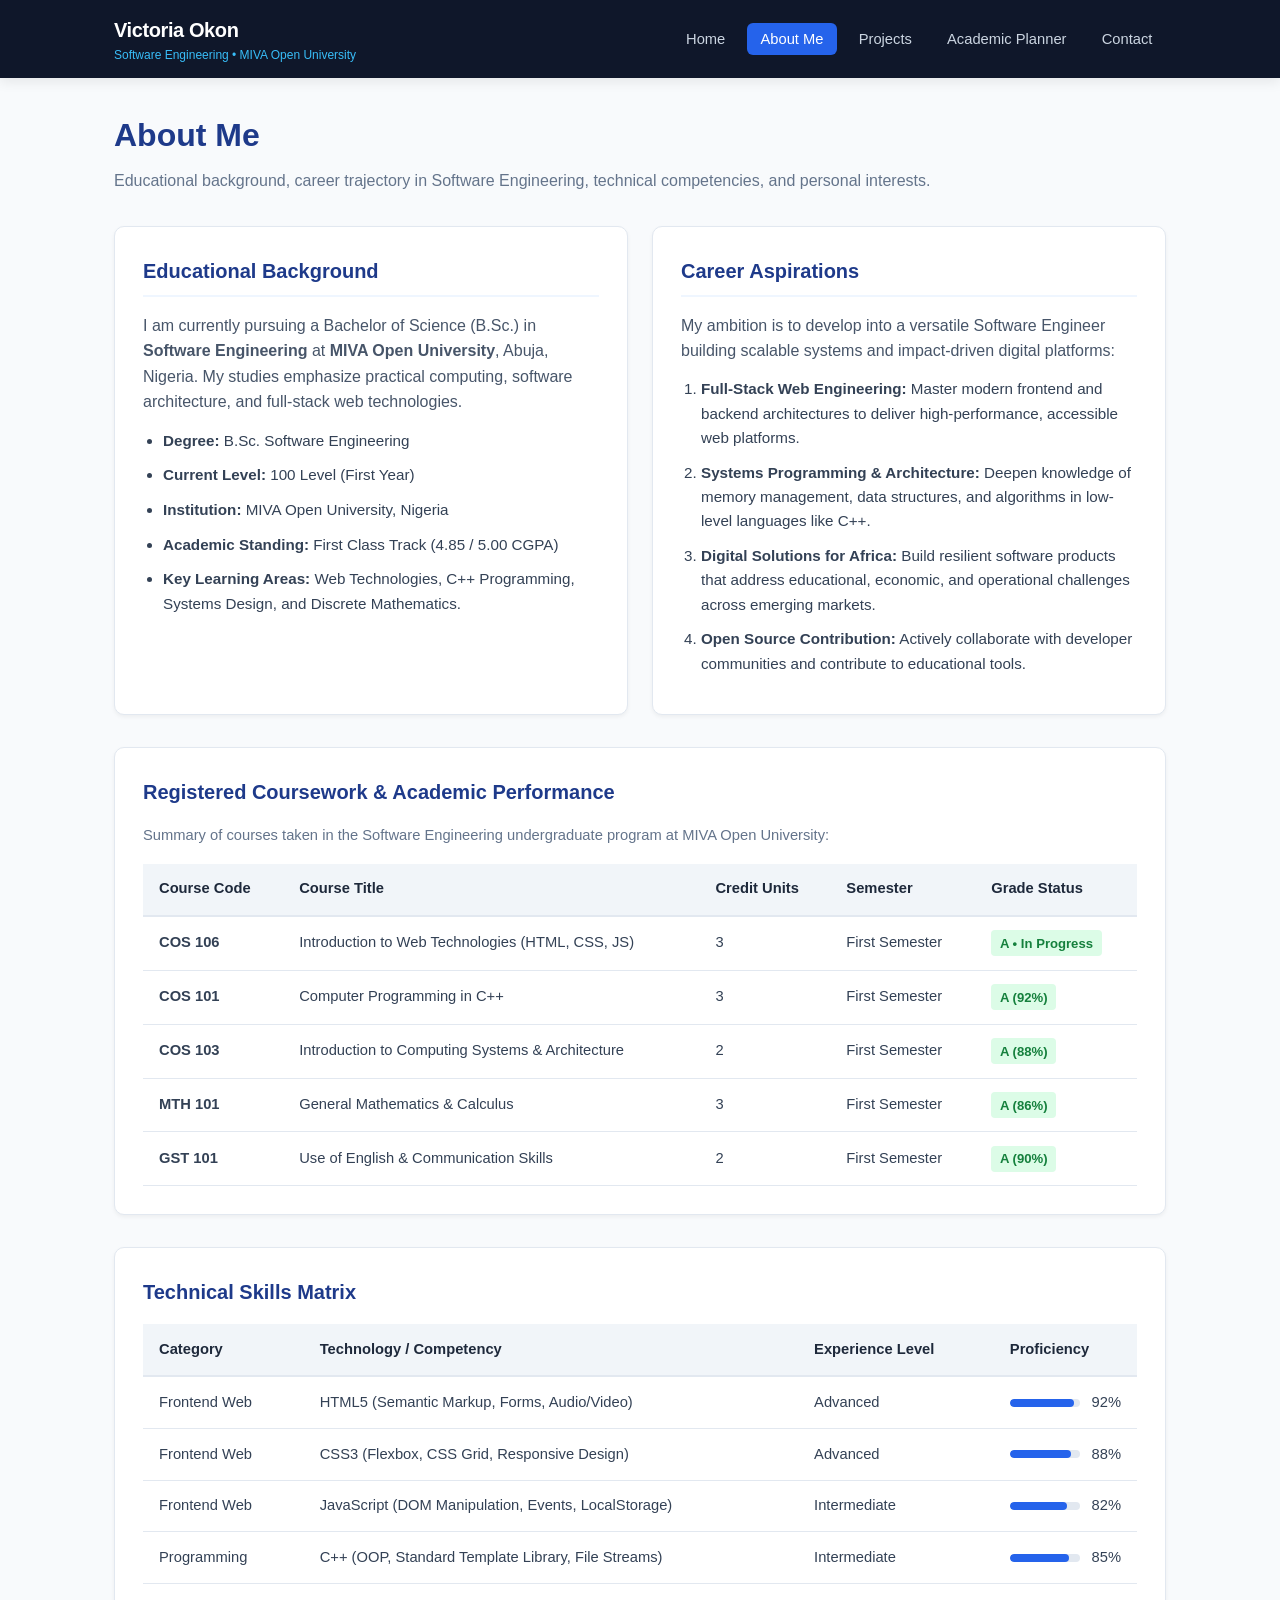
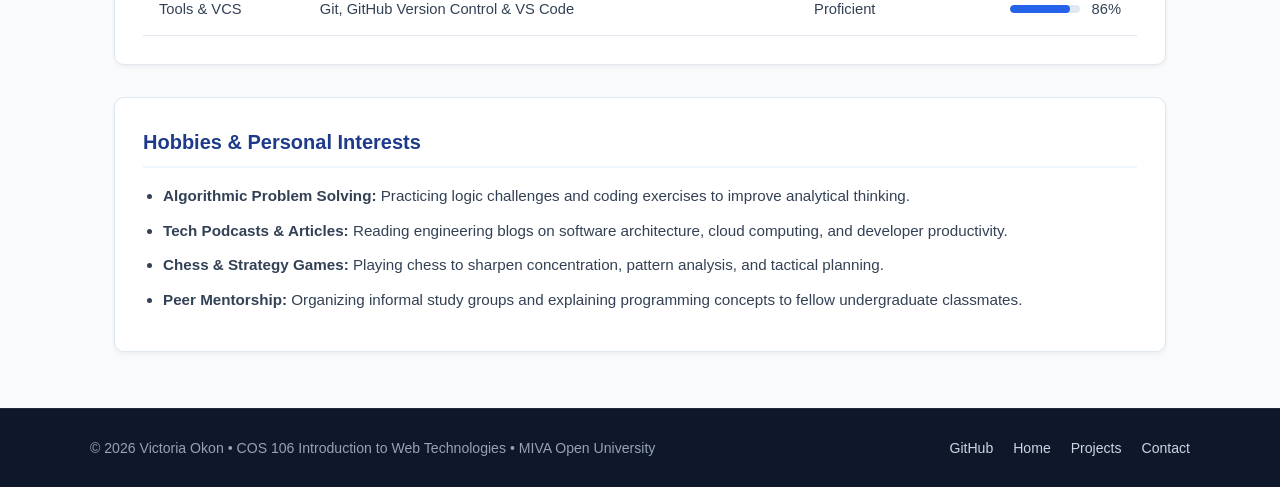
==== about.html @ 49ff8e13 "Initial commit" ====
<!DOCTYPE html>
<html lang="en">
<head>
  <meta charset="UTF-8">
  <meta name="viewport" content="width=device-width, initial-scale=1.0">
  <title>About Me | Victoria Okon</title>
  <link rel="stylesheet" href="css/style.css">
</head>
<body>

  <!-- Navigation Bar -->
  <header class="navbar">
    <div class="nav-container">
      <a href="index.html" class="nav-brand">
        <span class="brand-name">Victoria Okon</span>
        <span class="brand-tag">Software Engineering &bull; MIVA Open University</span>
      </a>
      <button class="nav-toggle" id="navToggle" aria-label="Toggle navigation">&#9776;</button>
      <nav>
        <ul class="nav-menu" id="navMenu">
          <li><a href="index.html" class="nav-link">Home</a></li>
          <li><a href="about.html" class="nav-link active">About Me</a></li>
          <li><a href="projects.html" class="nav-link">Projects</a></li>
          <li><a href="planner.html" class="nav-link">Academic Planner</a></li>
          <li><a href="contact.html" class="nav-link">Contact</a></li>
        </ul>
      </nav>
    </div>
  </header>

  <!-- Main Content -->
  <main class="main-content">

    <div class="page-header">
      <h1>About Me</h1>
      <p>Educational background, career trajectory in Software Engineering, technical competencies, and personal interests.</p>
    </div>

    <!-- Educational Background & Career Aspirations (Two-Column Layout) -->
    <div class="about-columns">
      
      <!-- Educational Background Card -->
      <section class="info-card">
        <h2>Educational Background</h2>
        <p style="margin-bottom: 0.85rem; color: #475569;">
          I am currently pursuing a Bachelor of Science (B.Sc.) in <strong>Software Engineering</strong> at <strong>MIVA Open University</strong>, Abuja, Nigeria. My studies emphasize practical computing, software architecture, and full-stack web technologies.
        </p>
        <ul>
          <li><strong>Degree:</strong> B.Sc. Software Engineering</li>
          <li><strong>Current Level:</strong> 100 Level (First Year)</li>
          <li><strong>Institution:</strong> MIVA Open University, Nigeria</li>
          <li><strong>Academic Standing:</strong> First Class Track (4.85 / 5.00 CGPA)</li>
          <li><strong>Key Learning Areas:</strong> Web Technologies, C++ Programming, Systems Design, and Discrete Mathematics.</li>
        </ul>
      </section>

      <!-- Career Aspirations Card -->
      <section class="info-card">
        <h2>Career Aspirations</h2>
        <p style="margin-bottom: 0.85rem; color: #475569;">
          My ambition is to develop into a versatile Software Engineer building scalable systems and impact-driven digital platforms:
        </p>
        <ol>
          <li><strong>Full-Stack Web Engineering:</strong> Master modern frontend and backend architectures to deliver high-performance, accessible web platforms.</li>
          <li><strong>Systems Programming &amp; Architecture:</strong> Deepen knowledge of memory management, data structures, and algorithms in low-level languages like C++.</li>
          <li><strong>Digital Solutions for Africa:</strong> Build resilient software products that address educational, economic, and operational challenges across emerging markets.</li>
          <li><strong>Open Source Contribution:</strong> Actively collaborate with developer communities and contribute to educational tools.</li>
        </ol>
      </section>

    </div>

    <!-- Academic Coursework Table (Fulfills Table Requirement) -->
    <section class="table-card">
      <h2>Registered Coursework &amp; Academic Performance</h2>
      <p style="margin-bottom: 1rem; color: #64748b; font-size: 0.92rem;">
        Summary of courses taken in the Software Engineering undergraduate program at MIVA Open University:
      </p>
      <div class="table-responsive">
        <table class="styled-table">
          <thead>
            <tr>
              <th>Course Code</th>
              <th>Course Title</th>
              <th>Credit Units</th>
              <th>Semester</th>
              <th>Grade Status</th>
            </tr>
          </thead>
          <tbody>
            <tr>
              <td><strong>COS 106</strong></td>
              <td>Introduction to Web Technologies (HTML, CSS, JS)</td>
              <td>3</td>
              <td>First Semester</td>
              <td><span class="grade-badge">A &bull; In Progress</span></td>
            </tr>
            <tr>
              <td><strong>COS 101</strong></td>
              <td>Computer Programming in C++</td>
              <td>3</td>
              <td>First Semester</td>
              <td><span class="grade-badge">A (92%)</span></td>
            </tr>
            <tr>
              <td><strong>COS 103</strong></td>
              <td>Introduction to Computing Systems &amp; Architecture</td>
              <td>2</td>
              <td>First Semester</td>
              <td><span class="grade-badge">A (88%)</span></td>
            </tr>
            <tr>
              <td><strong>MTH 101</strong></td>
              <td>General Mathematics &amp; Calculus</td>
              <td>3</td>
              <td>First Semester</td>
              <td><span class="grade-badge">A (86%)</span></td>
            </tr>
            <tr>
              <td><strong>GST 101</strong></td>
              <td>Use of English &amp; Communication Skills</td>
              <td>2</td>
              <td>First Semester</td>
              <td><span class="grade-badge">A (90%)</span></td>
            </tr>
          </tbody>
        </table>
      </div>
    </section>

    <!-- Technical Skills Matrix Table -->
    <section class="table-card">
      <h2>Technical Skills Matrix</h2>
      <div class="table-responsive">
        <table class="styled-table">
          <thead>
            <tr>
              <th>Category</th>
              <th>Technology / Competency</th>
              <th>Experience Level</th>
              <th>Proficiency</th>
            </tr>
          </thead>
          <tbody>
            <tr>
              <td>Frontend Web</td>
              <td>HTML5 (Semantic Markup, Forms, Audio/Video)</td>
              <td>Advanced</td>
              <td>
                <div class="progress-bar-container">
                  <div class="progress-track"><div class="progress-fill" style="width: 92%;"></div></div>
                  <span>92%</span>
                </div>
              </td>
            </tr>
            <tr>
              <td>Frontend Web</td>
              <td>CSS3 (Flexbox, CSS Grid, Responsive Design)</td>
              <td>Advanced</td>
              <td>
                <div class="progress-bar-container">
                  <div class="progress-track"><div class="progress-fill" style="width: 88%;"></div></div>
                  <span>88%</span>
                </div>
              </td>
            </tr>
            <tr>
              <td>Frontend Web</td>
              <td>JavaScript (DOM Manipulation, Events, LocalStorage)</td>
              <td>Intermediate</td>
              <td>
                <div class="progress-bar-container">
                  <div class="progress-track"><div class="progress-fill" style="width: 82%;"></div></div>
                  <span>82%</span>
                </div>
              </td>
            </tr>
            <tr>
              <td>Programming</td>
              <td>C++ (OOP, Standard Template Library, File Streams)</td>
              <td>Intermediate</td>
              <td>
                <div class="progress-bar-container">
                  <div class="progress-track"><div class="progress-fill" style="width: 85%;"></div></div>
                  <span>85%</span>
                </div>
              </td>
            </tr>
            <tr>
              <td>Tools &amp; VCS</td>
              <td>Git, GitHub Version Control &amp; VS Code</td>
              <td>Proficient</td>
              <td>
                <div class="progress-bar-container">
                  <div class="progress-track"><div class="progress-fill" style="width: 86%;"></div></div>
                  <span>86%</span>
                </div>
              </td>
            </tr>
          </tbody>
        </table>
      </div>
    </section>

    <!-- Hobbies & Personal Interests Card -->
    <section class="info-card">
      <h2>Hobbies &amp; Personal Interests</h2>
      <ul>
        <li><strong>Algorithmic Problem Solving:</strong> Practicing logic challenges and coding exercises to improve analytical thinking.</li>
        <li><strong>Tech Podcasts &amp; Articles:</strong> Reading engineering blogs on software architecture, cloud computing, and developer productivity.</li>
        <li><strong>Chess &amp; Strategy Games:</strong> Playing chess to sharpen concentration, pattern analysis, and tactical planning.</li>
        <li><strong>Peer Mentorship:</strong> Organizing informal study groups and explaining programming concepts to fellow undergraduate classmates.</li>
      </ul>
    </section>

  </main>

  <!-- Site Footer -->
  <footer class="site-footer">
    <div class="footer-container">
      <p>&copy; 2026 Victoria Okon &bull; COS 106 Introduction to Web Technologies &bull; MIVA Open University</p>
      <div class="footer-links">
        <a href="https://github.com/Toria2702" target="_blank" rel="noopener noreferrer">GitHub</a>
        <a href="index.html">Home</a>
        <a href="projects.html">Projects</a>
        <a href="contact.html">Contact</a>
      </div>
    </div>
  </footer>

  <script src="js/main.js"></script>
</body>
</html>
---- css/style.css ----
/* ===============================================================
   COS 106: Introduction to Web Technologies - Term Project Stylesheet
   Student: Victoria Okon | Matric: MIVA/BSc/SE/2025/0428
   Course: Software Engineering, MIVA Open University
   =============================================================== */

/* CSS Variables for Consistent Color Scheme */
:root {
  --primary-color: #1e3a8a;       /* Deep Academic Blue */
  --primary-hover: #1d4ed8;       /* Medium Blue */
  --accent-color: #2563eb;        /* Bright Blue Accent */
  --dark-bg: #0f172a;             /* Dark Navy for Nav & Footer */
  --light-bg: #f8fafc;            /* Soft Light Background */
  --card-bg: #ffffff;             /* Clean White Card Background */
  --border-color: #e2e8f0;        /* Subtle Border */
  --text-primary: #1e293b;        /* Primary Text */
  --text-muted: #64748b;          /* Secondary/Muted Text */
  --success-color: #16a34a;       /* Completed / Success Green */
  --danger-color: #dc2626;        /* Delete / Error Red */
  --warning-color: #d97706;       /* Medium Priority Yellow */
  --shadow-sm: 0 2px 4px rgba(0, 0, 0, 0.05);
  --shadow-md: 0 4px 12px rgba(0, 0, 0, 0.08);
  --shadow-lg: 0 8px 24px rgba(0, 0, 0, 0.12);
  --transition: all 0.25s ease-in-out;
}

/* Base Reset & Typography */
* {
  margin: 0;
  padding: 0;
  box-sizing: border-box;
}

body {
  font-family: -apple-system, BlinkMacSystemFont, "Segoe UI", Roboto, Arial, sans-serif;
  background-color: var(--light-bg);
  color: var(--text-primary);
  line-height: 1.6;
  min-height: 100vh;
  display: flex;
  flex-direction: column;
}

/* ===============================================================
   Navigation Bar (Flexbox)
   =============================================================== */
.navbar {
  background-color: var(--dark-bg);
  position: sticky;
  top: 0;
  z-index: 1000;
  box-shadow: var(--shadow-md);
}

.nav-container {
  max-width: 1100px;
  margin: 0 auto;
  padding: 0.85rem 1.5rem;
  display: flex;
  justify-content: space-between;
  align-items: center;
}

.nav-brand {
  text-decoration: none;
  display: flex;
  flex-direction: column;
}

.brand-name {
  color: #ffffff;
  font-size: 1.25rem;
  font-weight: 700;
  letter-spacing: -0.02em;
}

.brand-tag {
  color: #38bdf8;
  font-size: 0.75rem;
  font-weight: 500;
}

.nav-toggle {
  display: none;
  background: none;
  border: none;
  color: #ffffff;
  font-size: 1.6rem;
  cursor: pointer;
  padding: 0.2rem 0.5rem;
}

.nav-menu {
  list-style: none;
  display: flex;
  gap: 0.5rem;
  align-items: center;
}

.nav-link {
  color: #cbd5e1;
  text-decoration: none;
  padding: 0.5rem 0.85rem;
  border-radius: 6px;
  font-size: 0.92rem;
  font-weight: 500;
  transition: var(--transition);
}

.nav-link:hover {
  color: #ffffff;
  background-color: rgba(255, 255, 255, 0.1);
}

.nav-link.active {
  color: #ffffff;
  background-color: var(--accent-color);
}

/* ===============================================================
   Main Container & Headers
   =============================================================== */
.main-content {
  flex: 1;
  max-width: 1100px;
  width: 100%;
  margin: 0 auto;
  padding: 2rem 1.5rem 3.5rem;
}

.page-header {
  margin-bottom: 2rem;
}

.page-header h1 {
  font-size: 2rem;
  color: var(--primary-color);
  margin-bottom: 0.4rem;
}

.page-header p {
  color: var(--text-muted);
  font-size: 1rem;
}

/* ===============================================================
   Homepage: Hero Section
   =============================================================== */
.hero-card {
  background-color: var(--card-bg);
  border: 1px solid var(--border-color);
  border-radius: 12px;
  padding: 2.2rem;
  display: flex;
  align-items: center;
  gap: 2.5rem;
  margin-bottom: 2.5rem;
  box-shadow: var(--shadow-sm);
  transition: var(--transition);
}

.hero-card:hover {
  box-shadow: var(--shadow-md);
}

.hero-avatar {
  flex-shrink: 0;
}

.profile-img {
  width: 160px;
  height: 160px;
  border-radius: 50%;
  object-fit: cover;
  border: 4px solid #ffffff;
  outline: 3px solid var(--accent-color);
  box-shadow: var(--shadow-md);
}

.hero-content {
  flex: 1;
}

.badge {
  display: inline-block;
  background-color: #dbeafe;
  color: var(--primary-color);
  font-size: 0.78rem;
  font-weight: 700;
  padding: 0.25rem 0.75rem;
  border-radius: 20px;
  margin-bottom: 0.6rem;
  text-transform: uppercase;
  letter-spacing: 0.05em;
}

.hero-content h1 {
  font-size: 2.2rem;
  color: var(--text-primary);
  margin-bottom: 0.3rem;
  line-height: 1.2;
}

.hero-meta {
  color: var(--accent-color);
  font-weight: 600;
  font-size: 0.95rem;
  margin-bottom: 0.9rem;
}

.hero-desc {
  color: #475569;
  font-size: 1rem;
  line-height: 1.65;
  margin-bottom: 1.2rem;
}

.hero-cta {
  display: flex;
  gap: 0.75rem;
  flex-wrap: wrap;
}

/* ===============================================================
   Multimedia Section (Audio Introduction)
   =============================================================== */
.multimedia-card {
  background: linear-gradient(135deg, #1e3a8a 0%, #0f172a 100%);
  color: #ffffff;
  border-radius: 10px;
  padding: 1.5rem;
  margin-bottom: 2.5rem;
  display: flex;
  align-items: center;
  gap: 1.5rem;
  box-shadow: var(--shadow-md);
}

.multimedia-icon {
  font-size: 2.4rem;
  background-color: rgba(255, 255, 255, 0.12);
  width: 60px;
  height: 60px;
  border-radius: 50%;
  display: flex;
  align-items: center;
  justify-content: center;
  flex-shrink: 0;
}

.multimedia-info {
  flex: 1;
}

.multimedia-info h3 {
  font-size: 1.15rem;
  margin-bottom: 0.3rem;
  color: #ffffff;
}

.multimedia-info p {
  color: #93c5fd;
  font-size: 0.88rem;
  margin-bottom: 0.75rem;
}

.multimedia-info audio {
  width: 100%;
  max-width: 480px;
  height: 38px;
}

/* ===============================================================
   Quick Links Grid (Homepage)
   =============================================================== */
.quick-grid {
  display: grid;
  grid-template-columns: repeat(auto-fit, minmax(240px, 1fr));
  gap: 1.25rem;
}

.quick-card {
  background-color: var(--card-bg);
  border: 1px solid var(--border-color);
  border-radius: 10px;
  padding: 1.5rem;
  text-decoration: none;
  color: inherit;
  transition: var(--transition);
  display: flex;
  flex-direction: column;
}

.quick-card:hover {
  transform: translateY(-4px);
  border-color: var(--accent-color);
  box-shadow: var(--shadow-md);
}

.card-icon {
  font-size: 1.8rem;
  margin-bottom: 0.75rem;
}

.quick-card h3 {
  font-size: 1.15rem;
  color: var(--primary-color);
  margin-bottom: 0.4rem;
}

.quick-card p {
  color: var(--text-muted);
  font-size: 0.88rem;
  flex: 1;
  margin-bottom: 1rem;
}

.card-link-text {
  color: var(--accent-color);
  font-weight: 600;
  font-size: 0.88rem;
}

/* ===============================================================
   About Me Page Layout
   =============================================================== */
.about-columns {
  display: grid;
  grid-template-columns: 1fr 1fr;
  gap: 1.5rem;
  margin-bottom: 2rem;
}

.info-card {
  background-color: var(--card-bg);
  border: 1px solid var(--border-color);
  border-radius: 10px;
  padding: 1.75rem;
  box-shadow: var(--shadow-sm);
}

.info-card h2 {
  font-size: 1.25rem;
  color: var(--primary-color);
  margin-bottom: 1rem;
  border-bottom: 2px solid #eff6ff;
  padding-bottom: 0.5rem;
}

.info-card ul, .info-card ol {
  padding-left: 1.25rem;
  color: #334155;
}

.info-card li {
  margin-bottom: 0.65rem;
  font-size: 0.95rem;
}

/* Tables (Academic Courses & Skills) */
.table-card {
  background-color: var(--card-bg);
  border: 1px solid var(--border-color);
  border-radius: 10px;
  padding: 1.75rem;
  margin-bottom: 2rem;
  box-shadow: var(--shadow-sm);
}

.table-card h2 {
  font-size: 1.25rem;
  color: var(--primary-color);
  margin-bottom: 1rem;
}

.table-responsive {
  overflow-x: auto;
}

.styled-table {
  width: 100%;
  border-collapse: collapse;
  font-size: 0.92rem;
  text-align: left;
}

.styled-table th {
  background-color: #f1f5f9;
  color: var(--text-primary);
  padding: 0.85rem 1rem;
  font-weight: 600;
  border-bottom: 2px solid var(--border-color);
}

.styled-table td {
  padding: 0.85rem 1rem;
  border-bottom: 1px solid var(--border-color);
  color: #334155;
}

.styled-table tbody tr:hover {
  background-color: #f8fafc;
}

.grade-badge {
  display: inline-block;
  background-color: #dcfce7;
  color: #15803d;
  font-weight: 700;
  padding: 0.15rem 0.55rem;
  border-radius: 4px;
  font-size: 0.82rem;
}

/* Skill Progress Bars */
.progress-bar-container {
  display: flex;
  align-items: center;
  gap: 0.75rem;
}

.progress-track {
  flex: 1;
  height: 8px;
  background-color: #e2e8f0;
  border-radius: 4px;
  overflow: hidden;
}

.progress-fill {
  height: 100%;
  background-color: var(--accent-color);
  border-radius: 4px;
}

/* ===============================================================
   Projects Page (Grid & Cards)
   =============================================================== */
.projects-grid {
  display: grid;
  grid-template-columns: repeat(auto-fit, minmax(320px, 1fr));
  gap: 1.75rem;
}

.project-card {
  background-color: var(--card-bg);
  border: 1px solid var(--border-color);
  border-radius: 12px;
  overflow: hidden;
  box-shadow: var(--shadow-sm);
  display: flex;
  flex-direction: column;
  transition: var(--transition);
}

.project-card:hover {
  transform: translateY(-5px);
  box-shadow: var(--shadow-lg);
}

.project-img-wrapper {
  width: 100%;
  height: 200px;
  background-color: #0f172a;
  overflow: hidden;
  border-bottom: 1px solid var(--border-color);
}

.project-img-wrapper img {
  width: 100%;
  height: 100%;
  object-fit: cover;
  transition: transform 0.3s ease;
}

.project-card:hover .project-img-wrapper img {
  transform: scale(1.03);
}

.project-content {
  padding: 1.5rem;
  display: flex;
  flex-direction: column;
  flex: 1;
}

.project-tag {
  color: var(--accent-color);
  font-size: 0.78rem;
  font-weight: 700;
  text-transform: uppercase;
  letter-spacing: 0.05em;
  margin-bottom: 0.3rem;
}

.project-content h2 {
  font-size: 1.25rem;
  color: var(--text-primary);
  margin-bottom: 0.6rem;
  line-height: 1.3;
}

.project-desc {
  color: #475569;
  font-size: 0.9rem;
  line-height: 1.6;
  margin-bottom: 1.2rem;
  flex: 1;
}

.tech-tags {
  display: flex;
  flex-wrap: wrap;
  gap: 0.4rem;
  margin-bottom: 1.25rem;
}

.tech-pill {
  background-color: #f1f5f9;
  color: #475569;
  font-size: 0.78rem;
  font-weight: 500;
  padding: 0.2rem 0.6rem;
  border-radius: 4px;
}

.project-links {
  display: flex;
  gap: 0.6rem;
}

/* ===============================================================
   Academic Planner Layout (Grid)
   =============================================================== */
.planner-grid {
  display: grid;
  grid-template-columns: 360px 1fr;
  gap: 1.75rem;
  align-items: start;
}

.planner-form-card, .planner-list-card {
  background-color: var(--card-bg);
  border: 1px solid var(--border-color);
  border-radius: 10px;
  padding: 1.75rem;
  box-shadow: var(--shadow-sm);
}

.planner-form-card h2, .planner-list-card h2 {
  font-size: 1.25rem;
  color: var(--primary-color);
  margin-bottom: 1.25rem;
}

/* Planner Toolbar (Filters & Counter) */
.planner-toolbar {
  display: flex;
  justify-content: space-between;
  align-items: center;
  margin-bottom: 1.25rem;
  flex-wrap: wrap;
  gap: 0.75rem;
  padding-bottom: 1rem;
  border-bottom: 1px solid var(--border-color);
}

.filter-group {
  display: flex;
  gap: 0.35rem;
}

.filter-btn {
  background-color: #f1f5f9;
  border: 1px solid #cbd5e1;
  color: #475569;
  padding: 0.35rem 0.75rem;
  font-size: 0.85rem;
  font-weight: 600;
  border-radius: 6px;
  cursor: pointer;
  transition: var(--transition);
}

.filter-btn:hover {
  background-color: #e2e8f0;
}

.filter-btn.active {
  background-color: var(--accent-color);
  color: #ffffff;
  border-color: var(--accent-color);
}

.task-stats {
  font-size: 0.85rem;
  color: var(--text-muted);
  font-weight: 500;
}

/* Task Item Styling */
.task-list {
  display: flex;
  flex-direction: column;
  gap: 0.75rem;
}

.task-item {
  background-color: #ffffff;
  border: 1px solid var(--border-color);
  border-radius: 8px;
  padding: 0.9rem 1rem;
  display: flex;
  justify-content: space-between;
  align-items: center;
  gap: 0.75rem;
  transition: var(--transition);
}

.task-item:hover {
  border-color: #cbd5e1;
  box-shadow: var(--shadow-sm);
}

.task-item.completed {
  background-color: #f8fafc;
  opacity: 0.8;
}

.task-item.completed .task-title {
  text-decoration: line-through;
  color: var(--text-muted);
}

.task-left {
  display: flex;
  align-items: center;
  gap: 0.75rem;
  flex: 1;
}

.task-checkbox {
  width: 18px;
  height: 18px;
  cursor: pointer;
}

.task-title {
  font-weight: 600;
  font-size: 0.95rem;
  display: block;
  margin-bottom: 0.2rem;
}

.task-meta {
  display: flex;
  gap: 0.6rem;
  font-size: 0.78rem;
  color: var(--text-muted);
  align-items: center;
  flex-wrap: wrap;
}

.priority-badge {
  padding: 0.1rem 0.5rem;
  border-radius: 4px;
  font-weight: 700;
  text-transform: uppercase;
  font-size: 0.72rem;
}

.priority-badge.high {
  background-color: #fee2e2;
  color: var(--danger-color);
}

.priority-badge.medium {
  background-color: #fef3c7;
  color: var(--warning-color);
}

.priority-badge.low {
  background-color: #dbeafe;
  color: var(--accent-color);
}

.btn-delete {
  background: none;
  border: none;
  color: #94a3b8;
  font-size: 1.25rem;
  cursor: pointer;
  padding: 0.2rem 0.5rem;
  border-radius: 4px;
  transition: var(--transition);
}

.btn-delete:hover {
  color: var(--danger-color);
  background-color: #fee2e2;
}

.empty-task-message {
  text-align: center;
  padding: 2.5rem 1rem;
  color: var(--text-muted);
  font-size: 0.95rem;
}

/* ===============================================================
   Contact Page Form
   =============================================================== */
.contact-wrapper {
  max-width: 620px;
  margin: 0 auto;
  background-color: var(--card-bg);
  border: 1px solid var(--border-color);
  border-radius: 12px;
  padding: 2rem;
  box-shadow: var(--shadow-sm);
}

.form-group {
  margin-bottom: 1.25rem;
}

.form-label {
  display: block;
  font-weight: 600;
  font-size: 0.9rem;
  margin-bottom: 0.35rem;
  color: var(--text-primary);
}

.form-label .required {
  color: var(--danger-color);
}

.form-input, .form-select, .form-textarea {
  width: 100%;
  padding: 0.7rem 0.85rem;
  border: 1px solid #cbd5e1;
  border-radius: 6px;
  font-size: 0.95rem;
  font-family: inherit;
  transition: var(--transition);
  background-color: #ffffff;
}

.form-input:focus, .form-select:focus, .form-textarea:focus {
  outline: none;
  border-color: var(--accent-color);
  box-shadow: 0 0 0 3px rgba(37, 99, 235, 0.15);
}

.form-input.error, .form-textarea.error {
  border-color: var(--danger-color);
  background-color: #fef2f2;
}

.error-message {
  color: var(--danger-color);
  font-size: 0.82rem;
  margin-top: 0.35rem;
  display: none;
}

.error-message.active {
  display: block;
}

.alert-box {
  padding: 1rem 1.25rem;
  border-radius: 8px;
  margin-bottom: 1.5rem;
  display: none;
  font-size: 0.92rem;
}

.alert-box.success {
  display: block;
  background-color: #dcfce7;
  color: #15803d;
  border: 1px solid #86efac;
}

/* ===============================================================
   Buttons
   =============================================================== */
.btn {
  display: inline-flex;
  align-items: center;
  justify-content: center;
  gap: 0.4rem;
  padding: 0.65rem 1.25rem;
  font-size: 0.92rem;
  font-weight: 600;
  border-radius: 6px;
  text-decoration: none;
  border: none;
  cursor: pointer;
  transition: var(--transition);
}

.btn-primary {
  background-color: var(--accent-color);
  color: #ffffff;
}

.btn-primary:hover {
  background-color: var(--primary-hover);
}

.btn-secondary {
  background-color: #ffffff;
  color: var(--text-primary);
  border: 1px solid var(--border-color);
}

.btn-secondary:hover {
  background-color: #f1f5f9;
}

.btn-block {
  width: 100%;
}

/* ===============================================================
   Footer
   =============================================================== */
.site-footer {
  background-color: var(--dark-bg);
  color: #94a3b8;
  padding: 1.75rem 1.5rem;
  margin-top: auto;
  border-top: 1px solid #1e293b;
}

.footer-container {
  max-width: 1100px;
  margin: 0 auto;
  display: flex;
  justify-content: space-between;
  align-items: center;
  flex-wrap: wrap;
  gap: 1rem;
  font-size: 0.88rem;
}

.footer-links a {
  color: #cbd5e1;
  text-decoration: none;
  margin-left: 1rem;
  transition: var(--transition);
}

.footer-links a:hover {
  color: #ffffff;
}

/* ===============================================================
   Responsive Media Queries (Mobile & Tablet)
   =============================================================== */
@media (max-width: 768px) {
  .nav-toggle {
    display: block;
  }

  .nav-menu {
    display: none;
    flex-direction: column;
    position: absolute;
    top: 100%;
    left: 0;
    right: 0;
    background-color: var(--dark-bg);
    padding: 1rem;
    box-shadow: var(--shadow-md);
  }

  .nav-menu.open {
    display: flex;
  }

  .hero-card {
    flex-direction: column;
    text-align: center;
    gap: 1.5rem;
  }

  .hero-cta {
    justify-content: center;
  }

  .multimedia-card {
    flex-direction: column;
    text-align: center;
  }

  .about-columns {
    grid-template-columns: 1fr;
  }

  .planner-grid {
    grid-template-columns: 1fr;
  }

  .footer-container {
    flex-direction: column;
    text-align: center;
  }

  .footer-links a {
    margin: 0 0.5rem;
  }
}
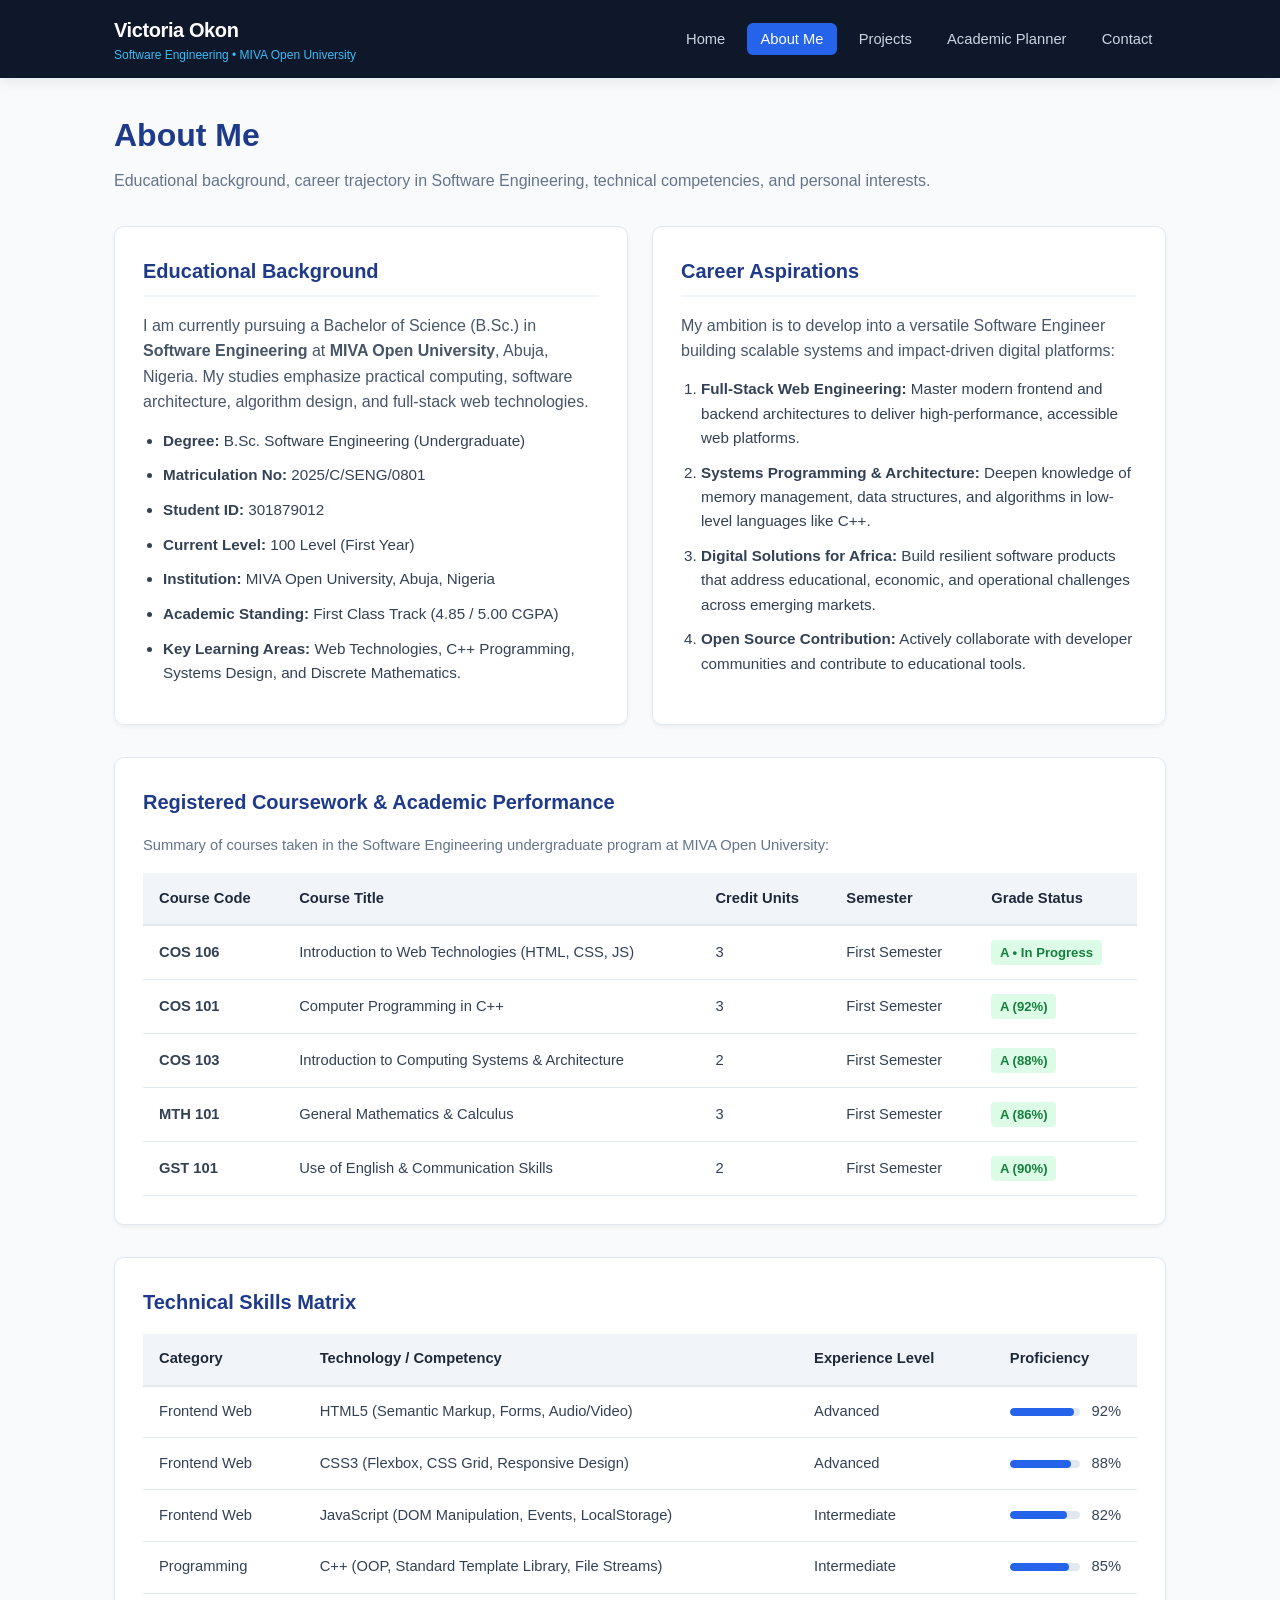
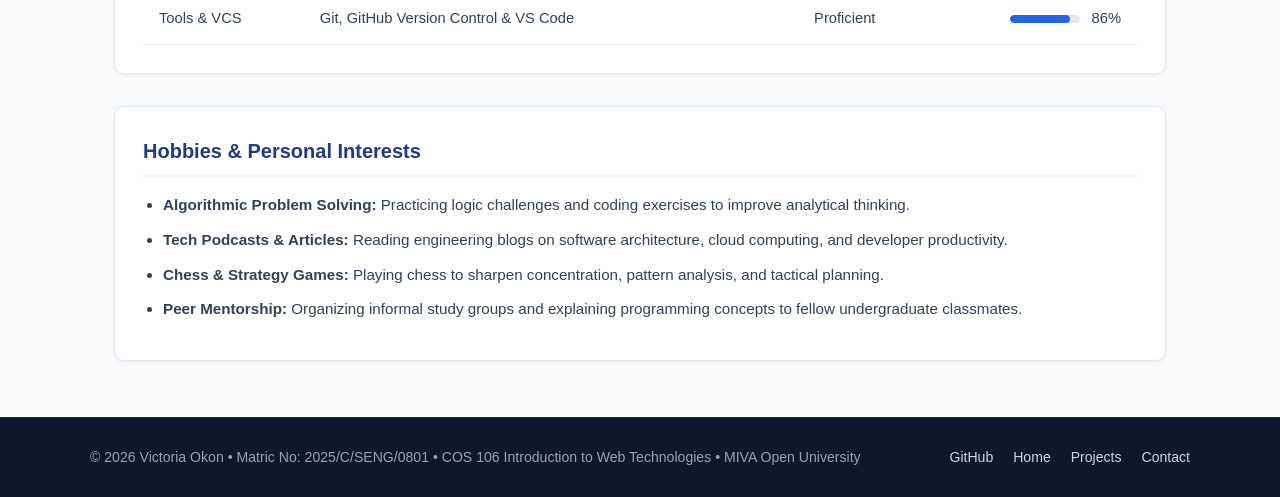
==== commit 0fd136d4: "Update profile details and add personal audio introduction" ====
--- a/about.html
+++ b/about.html
@@ -43,12 +43,14 @@
       <section class="info-card">
         <h2>Educational Background</h2>
         <p style="margin-bottom: 0.85rem; color: #475569;">
-          I am currently pursuing a Bachelor of Science (B.Sc.) in <strong>Software Engineering</strong> at <strong>MIVA Open University</strong>, Abuja, Nigeria. My studies emphasize practical computing, software architecture, and full-stack web technologies.
+          I am currently pursuing a Bachelor of Science (B.Sc.) in <strong>Software Engineering</strong> at <strong>MIVA Open University</strong>, Abuja, Nigeria. My studies emphasize practical computing, software architecture, algorithm design, and full-stack web technologies.
         </p>
         <ul>
-          <li><strong>Degree:</strong> B.Sc. Software Engineering</li>
+          <li><strong>Degree:</strong> B.Sc. Software Engineering (Undergraduate)</li>
+          <li><strong>Matriculation No:</strong> 2025/C/SENG/0801</li>
+          <li><strong>Student ID:</strong> 301879012</li>
           <li><strong>Current Level:</strong> 100 Level (First Year)</li>
-          <li><strong>Institution:</strong> MIVA Open University, Nigeria</li>
+          <li><strong>Institution:</strong> MIVA Open University, Abuja, Nigeria</li>
           <li><strong>Academic Standing:</strong> First Class Track (4.85 / 5.00 CGPA)</li>
           <li><strong>Key Learning Areas:</strong> Web Technologies, C++ Programming, Systems Design, and Discrete Mathematics.</li>
         </ul>
@@ -218,7 +220,7 @@
   <!-- Site Footer -->
   <footer class="site-footer">
     <div class="footer-container">
-      <p>&copy; 2026 Victoria Okon &bull; COS 106 Introduction to Web Technologies &bull; MIVA Open University</p>
+      <p>&copy; 2026 Victoria Okon &bull; Matric No: 2025/C/SENG/0801 &bull; COS 106 Introduction to Web Technologies &bull; MIVA Open University</p>
       <div class="footer-links">
         <a href="https://github.com/Toria2702" target="_blank" rel="noopener noreferrer">GitHub</a>
         <a href="index.html">Home</a>
--- a/css/style.css
+++ b/css/style.css
@@ -1,6 +1,6 @@
 /* ===============================================================
    COS 106: Introduction to Web Technologies - Term Project Stylesheet
-   Student: Victoria Okon | Matric: MIVA/BSc/SE/2025/0428
+   Student: Victoria Okon | Matric: 2025/C/SENG/0801 | Student ID: 301879012
    Course: Software Engineering, MIVA Open University
    =============================================================== */
 
